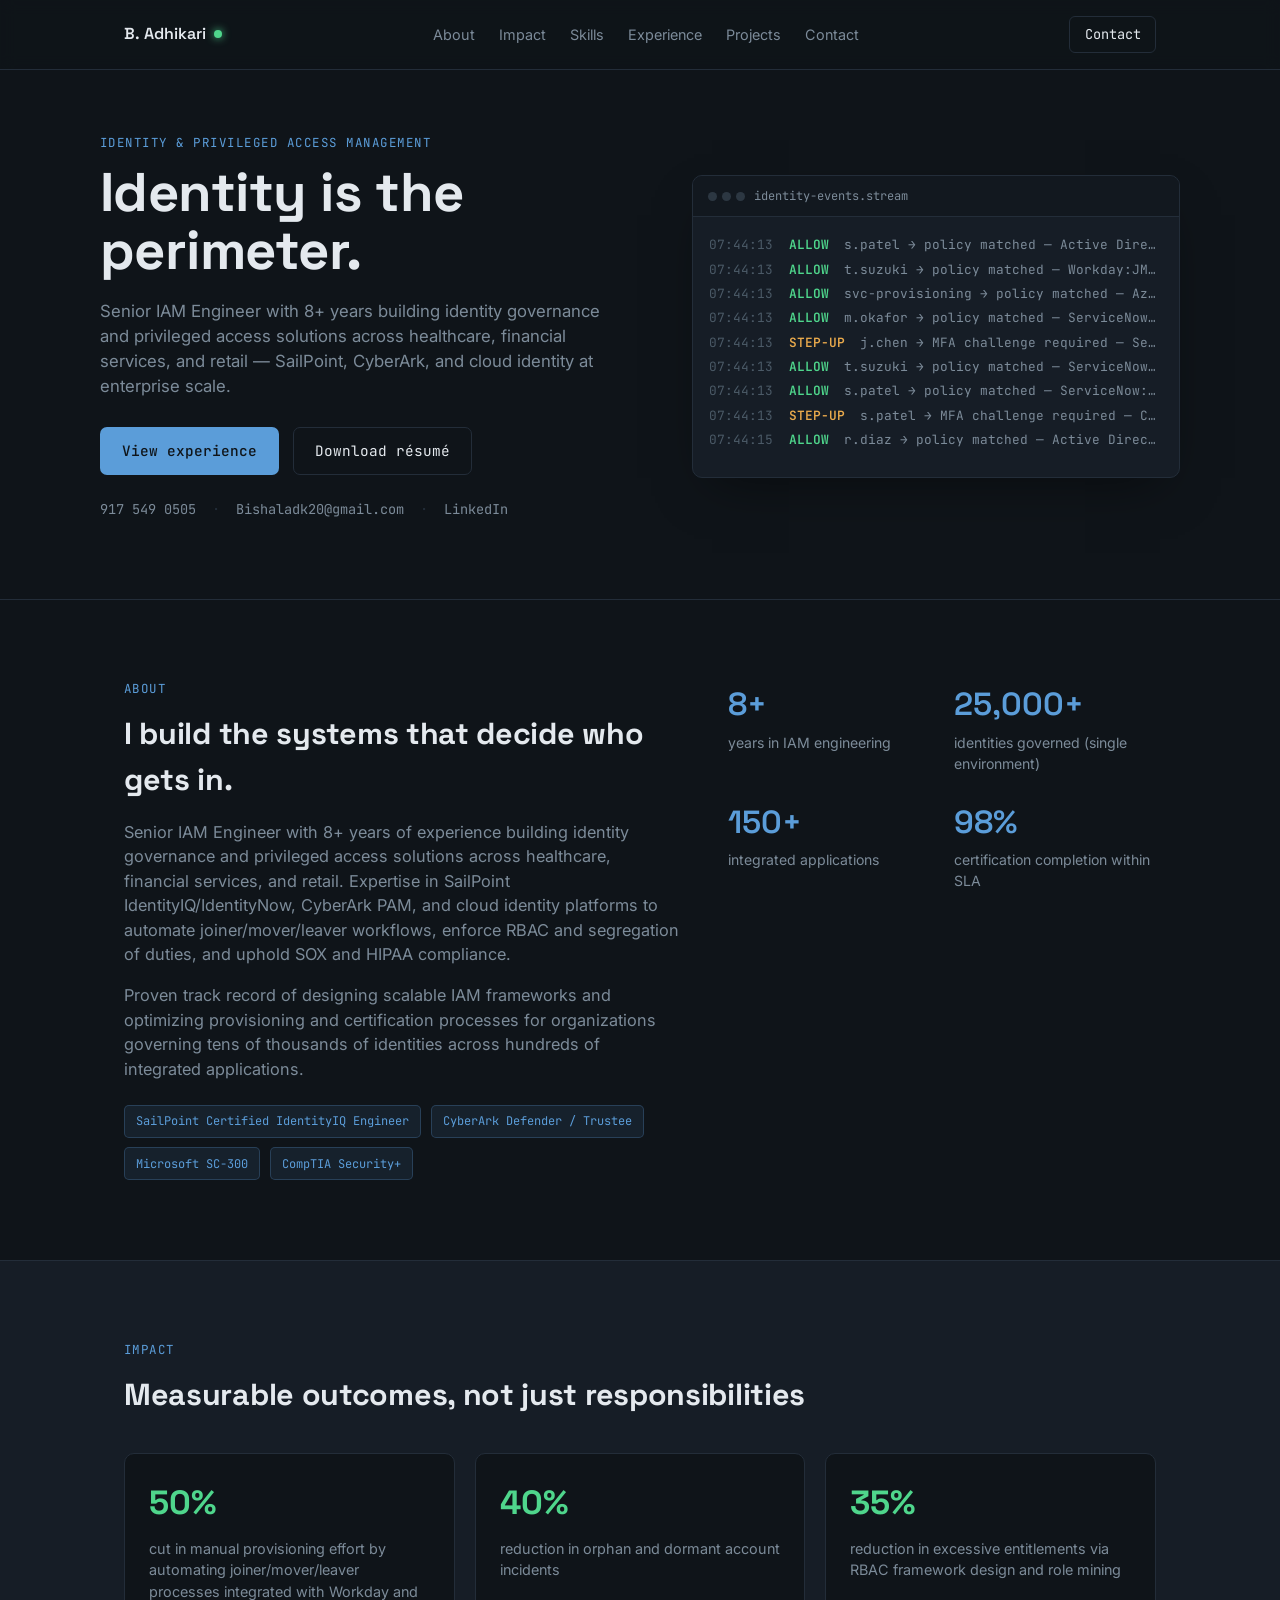
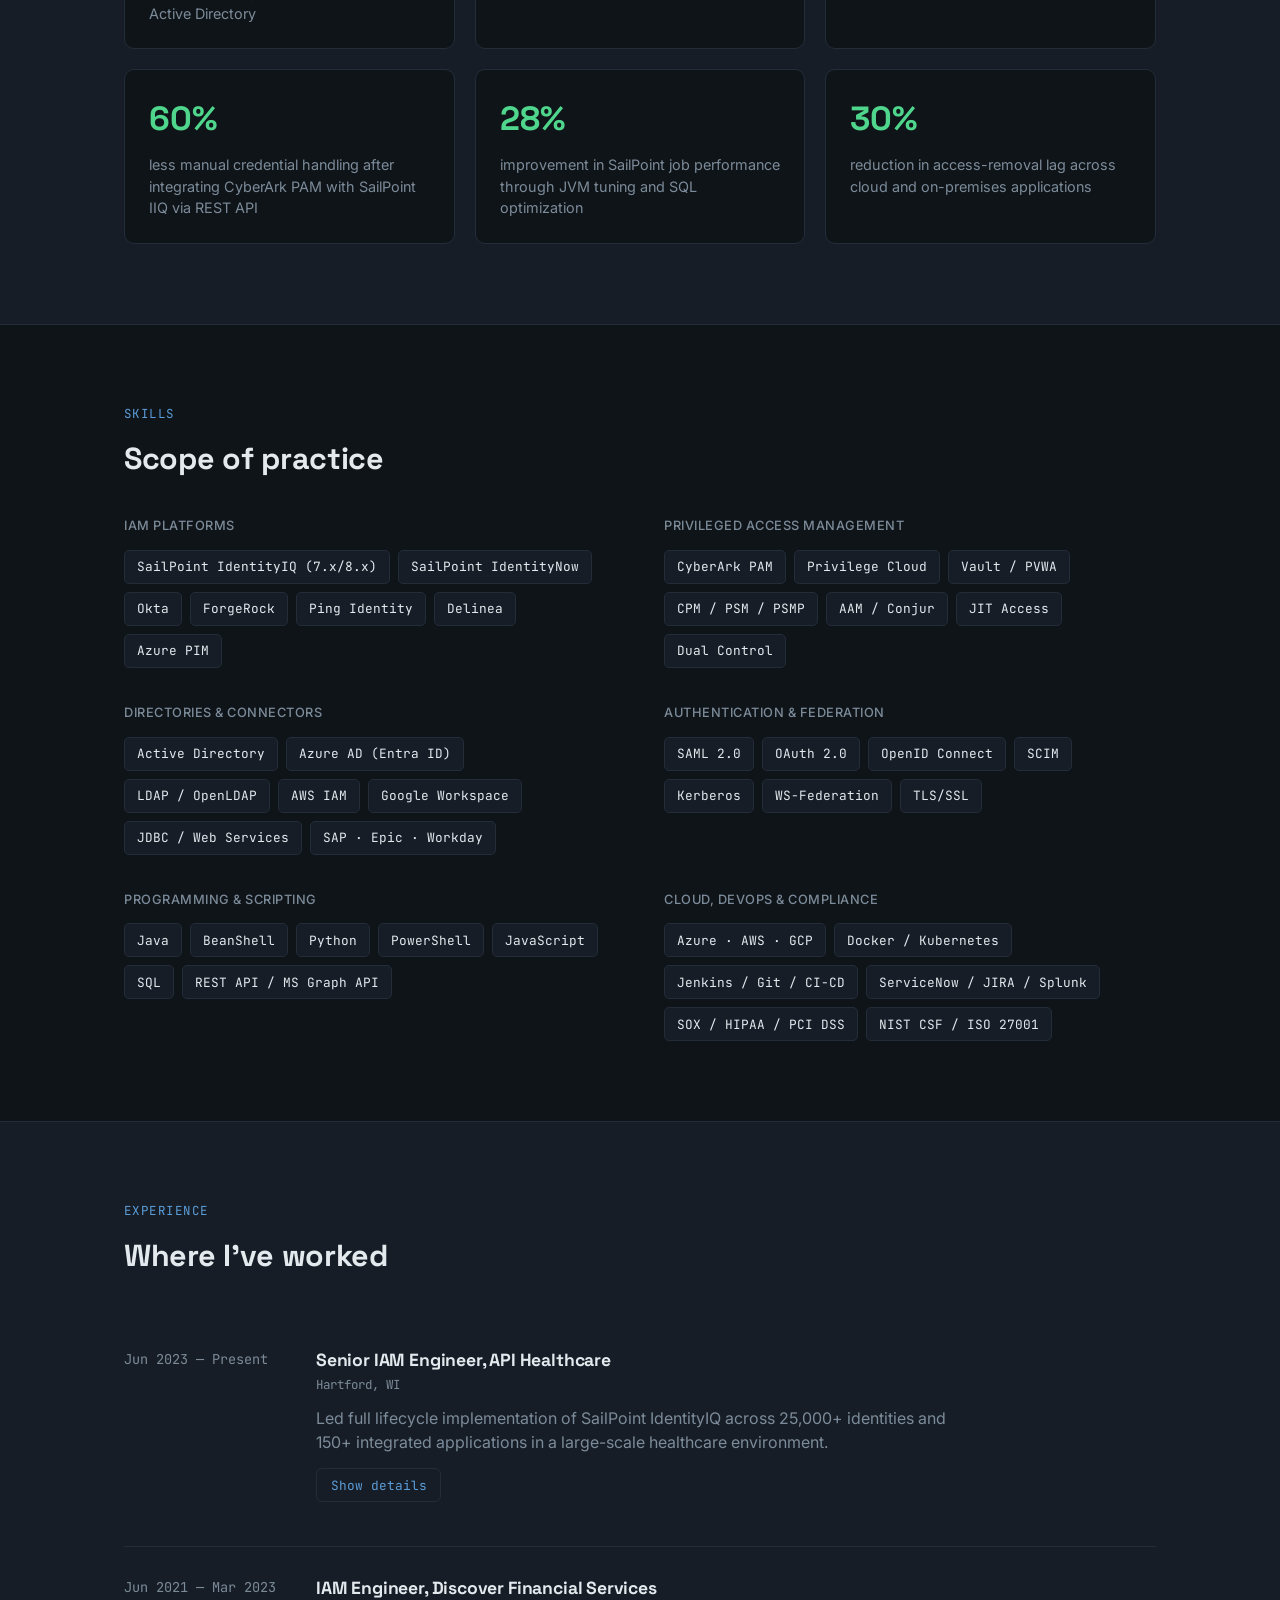
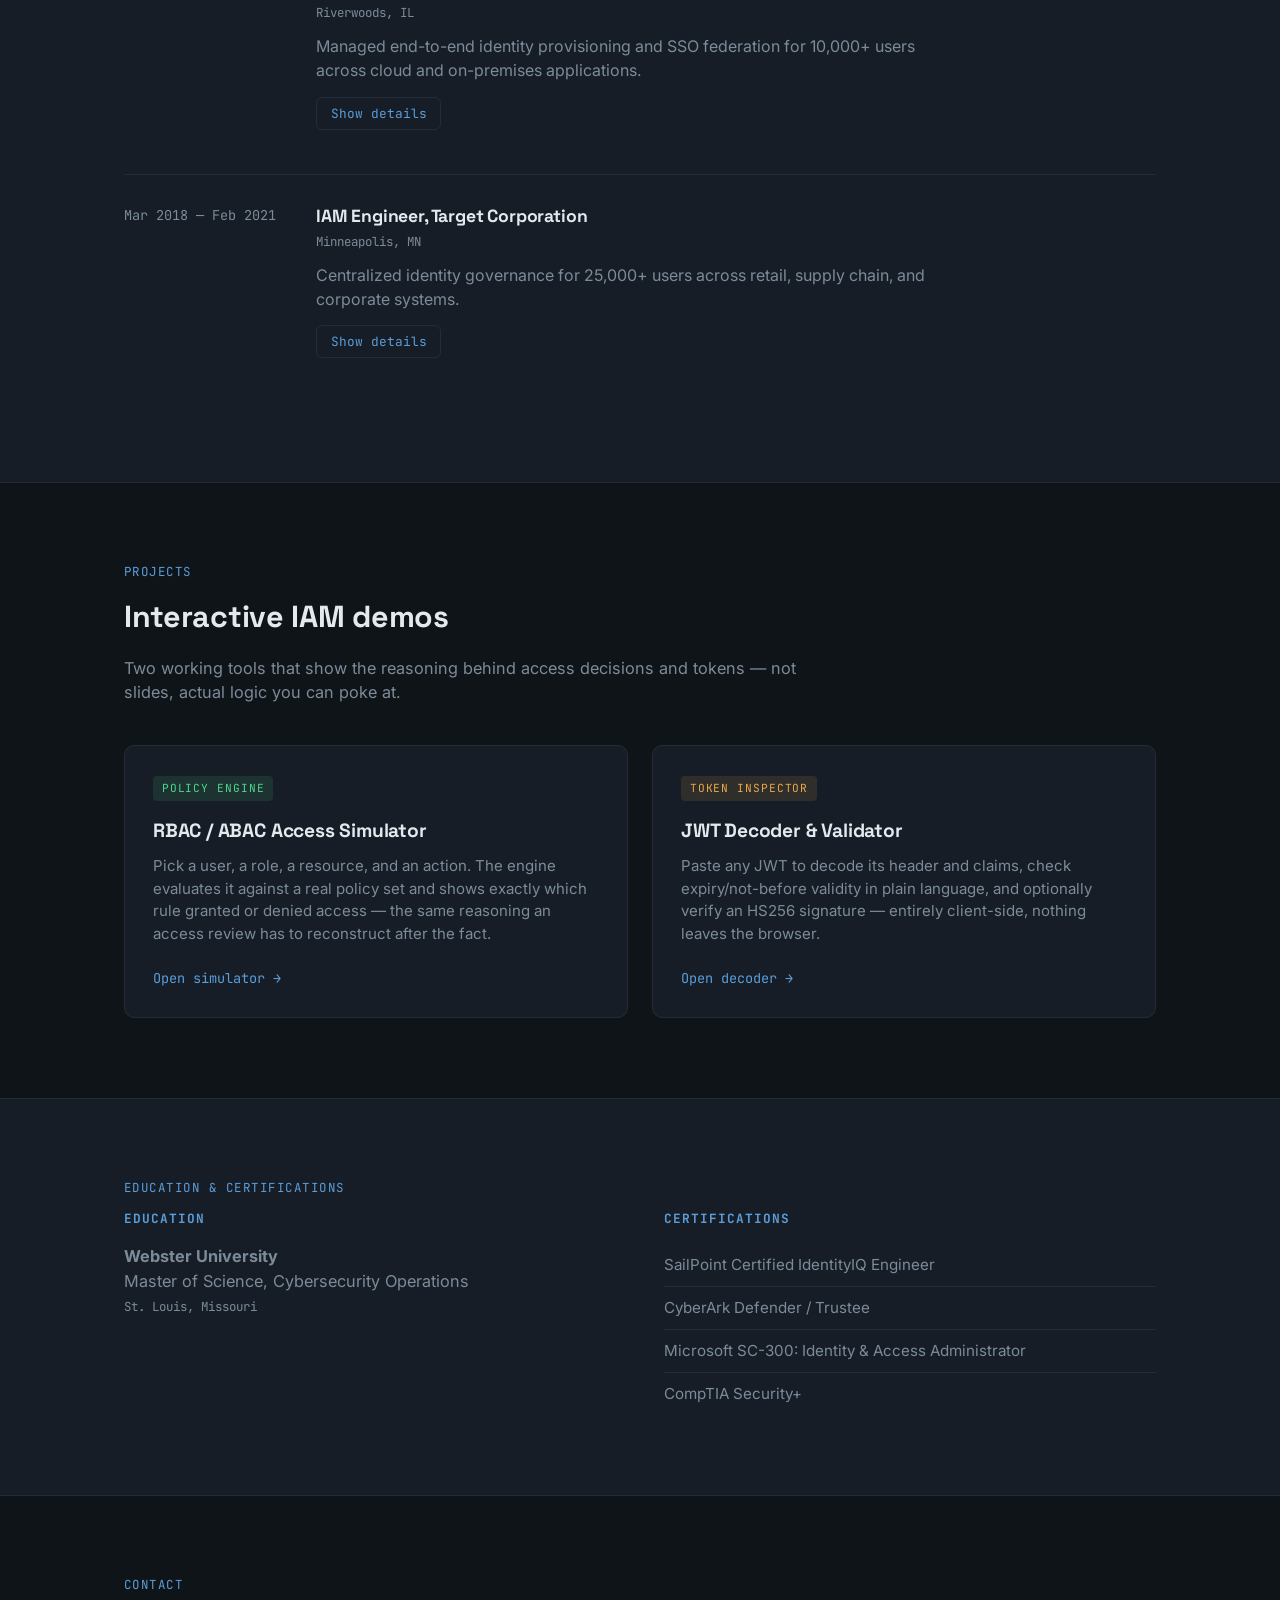
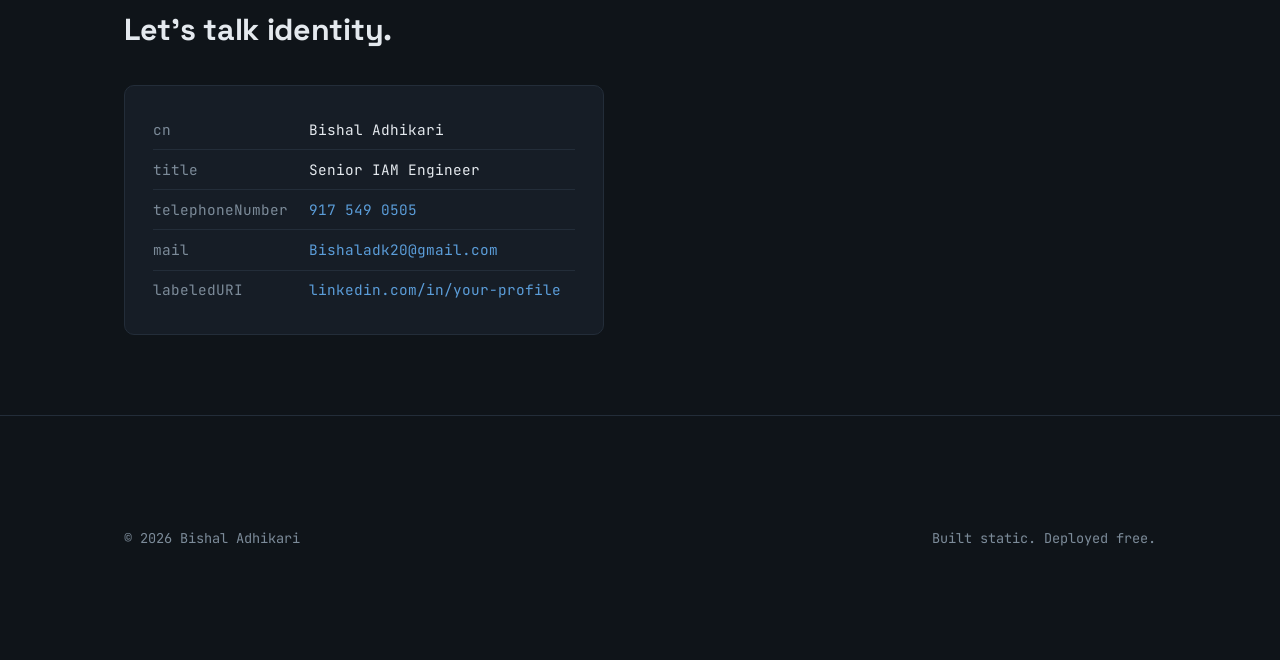
==== index.html @ 99d2b4ca "Add files via upload" ====
<!DOCTYPE html>
<html lang="en">
<head>
<meta charset="UTF-8">
<meta name="viewport" content="width=device-width, initial-scale=1.0">
<title>Bishal Adhikari — Senior IAM Engineer</title>
<meta name="description" content="Senior IAM Engineer with 8+ years across healthcare, financial services, and retail. SailPoint, CyberArk, cloud identity.">
<link rel="preconnect" href="https://fonts.googleapis.com">
<link rel="preconnect" href="https://fonts.gstatic.com" crossorigin>
<link href="https://fonts.googleapis.com/css2?family=Space+Grotesk:wght@500;600;700&family=Inter:wght@400;500;600&family=JetBrains+Mono:wght@400;500&display=swap" rel="stylesheet">
<link rel="stylesheet" href="style.css">
</head>
<body>

<nav class="nav">
  <div class="nav-inner">
    <a href="#top" class="nav-brand">B. Adhikari <span class="dot"></span></a>
    <div class="nav-links">
      <a href="#about">About</a>
      <a href="#impact">Impact</a>
      <a href="#skills">Skills</a>
      <a href="#experience">Experience</a>
      <a href="#projects">Projects</a>
      <a href="#contact">Contact</a>
    </div>
    <a class="nav-cta" href="mailto:Bishaladk20@gmail.com">Contact</a>
  </div>
</nav>

<header id="top" class="hero">
  <div class="hero-inner">
    <div class="hero-copy">
      <p class="eyebrow">Identity & Privileged Access Management</p>
      <h1>Identity is the<br>perimeter.</h1>
      <p class="hero-sub">Senior IAM Engineer with 8+ years building identity governance and privileged access solutions across healthcare, financial services, and retail — SailPoint, CyberArk, and cloud identity at enterprise scale.</p>
      <div class="hero-actions">
        <a href="#experience" class="btn btn-primary">View experience</a>
        <a href="resume.pdf" class="btn btn-ghost" download>Download résumé</a>
      </div>
      <div class="hero-contact">
        <a href="tel:+19175490505">917&nbsp;549&nbsp;0505</a>
        <span class="sep">·</span>
        <a href="mailto:Bishaladk20@gmail.com">Bishaladk20@gmail.com</a>
        <span class="sep">·</span>
        <!-- EDIT: replace # with your real LinkedIn profile URL -->
        <a href="#" target="_blank" rel="noopener">LinkedIn</a>
      </div>
    </div>

    <div class="hero-panel" aria-label="Simulated identity governance activity">
      <div class="panel-titlebar">
        <span class="panel-dots"><i></i><i></i><i></i></span>
        <span class="panel-label">identity-events.stream</span>
      </div>
      <div class="panel-body" id="logStream"></div>
    </div>
  </div>
</header>

<main>

  <section id="about" class="section">
    <div class="section-inner about-grid">
      <div>
        <p class="eyebrow">About</p>
        <h2>I build the systems that decide who gets in.</h2>
        <p class="body-text">
          Senior IAM Engineer with 8+ years of experience building identity governance and privileged access solutions across healthcare, financial services, and retail. Expertise in SailPoint IdentityIQ/IdentityNow, CyberArk PAM, and cloud identity platforms to automate joiner/mover/leaver workflows, enforce RBAC and segregation of duties, and uphold SOX and HIPAA compliance.
        </p>
        <p class="body-text">
          Proven track record of designing scalable IAM frameworks and optimizing provisioning and certification processes for organizations governing tens of thousands of identities across hundreds of integrated applications.
        </p>
        <div class="cert-row">
          <span class="cert-badge">SailPoint Certified IdentityIQ Engineer</span>
          <span class="cert-badge">CyberArk Defender / Trustee</span>
          <span class="cert-badge">Microsoft SC-300</span>
          <span class="cert-badge">CompTIA Security+</span>
        </div>
      </div>
      <dl class="stat-grid" id="statGrid">
        <div class="stat"><dt data-count="8" data-suffix="+">0</dt><dd>years in IAM engineering</dd></div>
        <div class="stat"><dt data-count="25000" data-suffix="+">0</dt><dd>identities governed (single environment)</dd></div>
        <div class="stat"><dt data-count="150" data-suffix="+">0</dt><dd>integrated applications</dd></div>
        <div class="stat"><dt data-count="98" data-suffix="%">0</dt><dd>certification completion within SLA</dd></div>
      </dl>
    </div>
  </section>

  <section id="impact" class="section section-alt">
    <div class="section-inner">
      <p class="eyebrow">Impact</p>
      <h2>Measurable outcomes, not just responsibilities</h2>
      <div class="impact-grid">
        <div class="impact-card"><span class="impact-num">50%</span><p>cut in manual provisioning effort by automating joiner/mover/leaver processes integrated with Workday and Active Directory</p></div>
        <div class="impact-card"><span class="impact-num">40%</span><p>reduction in orphan and dormant account incidents</p></div>
        <div class="impact-card"><span class="impact-num">35%</span><p>reduction in excessive entitlements via RBAC framework design and role mining</p></div>
        <div class="impact-card"><span class="impact-num">60%</span><p>less manual credential handling after integrating CyberArk PAM with SailPoint IIQ via REST API</p></div>
        <div class="impact-card"><span class="impact-num">28%</span><p>improvement in SailPoint job performance through JVM tuning and SQL optimization</p></div>
        <div class="impact-card"><span class="impact-num">30%</span><p>reduction in access-removal lag across cloud and on-premises applications</p></div>
      </div>
    </div>
  </section>

  <section id="skills" class="section">
    <div class="section-inner">
      <p class="eyebrow">Skills</p>
      <h2>Scope of practice</h2>
      <div class="skill-groups">

        <div class="skill-group">
          <h3>IAM Platforms</h3>
          <div class="chips">
            <span class="chip">SailPoint IdentityIQ (7.x/8.x)</span>
            <span class="chip">SailPoint IdentityNow</span>
            <span class="chip">Okta</span>
            <span class="chip">ForgeRock</span>
            <span class="chip">Ping Identity</span>
            <span class="chip">Delinea</span>
            <span class="chip">Azure PIM</span>
          </div>
        </div>

        <div class="skill-group">
          <h3>Privileged Access Management</h3>
          <div class="chips">
            <span class="chip">CyberArk PAM</span>
            <span class="chip">Privilege Cloud</span>
            <span class="chip">Vault / PVWA</span>
            <span class="chip">CPM / PSM / PSMP</span>
            <span class="chip">AAM / Conjur</span>
            <span class="chip">JIT Access</span>
            <span class="chip">Dual Control</span>
          </div>
        </div>

        <div class="skill-group">
          <h3>Directories & Connectors</h3>
          <div class="chips">
            <span class="chip">Active Directory</span>
            <span class="chip">Azure AD (Entra ID)</span>
            <span class="chip">LDAP / OpenLDAP</span>
            <span class="chip">AWS IAM</span>
            <span class="chip">Google Workspace</span>
            <span class="chip">JDBC / Web Services</span>
            <span class="chip">SAP · Epic · Workday</span>
          </div>
        </div>

        <div class="skill-group">
          <h3>Authentication & Federation</h3>
          <div class="chips">
            <span class="chip">SAML 2.0</span>
            <span class="chip">OAuth 2.0</span>
            <span class="chip">OpenID Connect</span>
            <span class="chip">SCIM</span>
            <span class="chip">Kerberos</span>
            <span class="chip">WS-Federation</span>
            <span class="chip">TLS/SSL</span>
          </div>
        </div>

        <div class="skill-group">
          <h3>Programming & Scripting</h3>
          <div class="chips">
            <span class="chip">Java</span>
            <span class="chip">BeanShell</span>
            <span class="chip">Python</span>
            <span class="chip">PowerShell</span>
            <span class="chip">JavaScript</span>
            <span class="chip">SQL</span>
            <span class="chip">REST API / MS Graph API</span>
          </div>
        </div>

        <div class="skill-group">
          <h3>Cloud, DevOps & Compliance</h3>
          <div class="chips">
            <span class="chip">Azure · AWS · GCP</span>
            <span class="chip">Docker / Kubernetes</span>
            <span class="chip">Jenkins / Git / CI-CD</span>
            <span class="chip">ServiceNow / JIRA / Splunk</span>
            <span class="chip">SOX / HIPAA / PCI DSS</span>
            <span class="chip">NIST CSF / ISO 27001</span>
          </div>
        </div>

      </div>
    </div>
  </section>

  <section id="experience" class="section section-alt">
    <div class="section-inner">
      <p class="eyebrow">Experience</p>
      <h2>Where I've worked</h2>
      <ol class="timeline" id="timeline">

        <li class="timeline-item">
          <div class="timeline-when">Jun 2023 — Present</div>
          <div class="timeline-what">
            <h3>Senior IAM Engineer, API Healthcare</h3>
            <p class="timeline-loc">Hartford, WI</p>
            <p class="timeline-summary">Led full lifecycle implementation of SailPoint IdentityIQ across 25,000+ identities and 150+ integrated applications in a large-scale healthcare environment.</p>
            <button class="expand-btn" data-target="exp1">Show details</button>
            <ul class="detail-list" id="exp1">
              <li>Architected and automated joiner/mover/leaver processes integrated with Workday and Active Directory, cutting manual provisioning effort by 50% and reducing orphan/dormant account incidents by over 40%.</li>
              <li>Designed enterprise-wide RBAC framework and conducted role mining initiatives using SailPoint analytics to eliminate toxic combinations and reduce excessive entitlements by 35%.</li>
              <li>Engineered and optimized access certification campaigns (Manager, Application Owner, Role-Based) aligned to SOX ITGCs and HIPAA requirements, achieving a 98% certification completion rate within SLA.</li>
              <li>Implemented SOD policies and risk scoring models aligned with NIST and ISO 27001, proactively detecting policy violations before audit cycles.</li>
              <li>Developed custom SailPoint rules in BeanShell/Java (Correlation, Before/After Provisioning, Field Value, Identity Attribute, Certification Exclusion) enabling automated lifecycle processing.</li>
              <li>Built and deployed custom connectors (REST API, JDBC, Delimited, Web Services, SAP, Epic) for onboarding critical systems into the SailPoint ecosystem.</li>
              <li>Improved SailPoint job performance by 28% through JVM tuning, SQL query optimization, and task definition refinements on Apache Tomcat and WebLogic.</li>
              <li>Integrated SailPoint with ServiceNow for automated access request fulfillment and audit-traceable ticket-based provisioning.</li>
              <li>Led IIQ version upgrades and patch management across DEV/QA/UAT/PROD using Git, Jenkins, and CI/CD pipelines.</li>
              <li>Integrated CyberArk PAM vault with SailPoint IIQ using REST API for automated privileged access management, reducing manual credential handling by 60%.</li>
            </ul>
          </div>
        </li>

        <li class="timeline-item">
          <div class="timeline-when">Jun 2021 — Mar 2023</div>
          <div class="timeline-what">
            <h3>IAM Engineer, Discover Financial Services</h3>
            <p class="timeline-loc">Riverwoods, IL</p>
            <p class="timeline-summary">Managed end-to-end identity provisioning and SSO federation for 10,000+ users across cloud and on-premises applications.</p>
            <button class="expand-btn" data-target="exp2">Show details</button>
            <ul class="detail-list" id="exp2">
              <li>Managed end-to-end identity provisioning and deprovisioning workflows based on joiner/mover/leaver processes, reducing access removal lag by approximately 30%.</li>
              <li>Onboarded SSO solutions and resolved federated access issues using SAML 2.0, OAuth 2.0, and OIDC, supporting seamless authentication for 10,000+ users.</li>
              <li>Built and maintained SailPoint IdentityIQ connectors for third-party enterprise applications, enabling real-time identity synchronization.</li>
              <li>Supported SailPoint IDN integration with AWS, Azure, and GCP cloud services, improving cloud identity governance visibility.</li>
              <li>Coordinated access certification campaigns ensuring compliance with SOX ITGCs logical access control requirements; generated compliance evidence packets to accelerate audit response cycles.</li>
              <li>Defined and enforced segregation of duties (SOD) policies with SailPoint IIQ and CyberArk PAM, detecting high-risk access combinations.</li>
              <li>Troubleshot SAML assertion failures, OIDC token claim mismatches, and AD attribute synchronization issues, restoring authentication services and reducing incident-resolution time.</li>
              <li>Implemented SCIM-based provisioning for cloud applications, reducing onboarding errors by 25%.</li>
              <li>Automated identity lifecycle workflows using Python and PowerShell, cutting processing time by 20%.</li>
            </ul>
          </div>
        </li>

        <li class="timeline-item">
          <div class="timeline-when">Mar 2018 — Feb 2021</div>
          <div class="timeline-what">
            <h3>IAM Engineer, Target Corporation</h3>
            <p class="timeline-loc">Minneapolis, MN</p>
            <p class="timeline-summary">Centralized identity governance for 25,000+ users across retail, supply chain, and corporate systems.</p>
            <button class="expand-btn" data-target="exp3">Show details</button>
            <ul class="detail-list" id="exp3">
              <li>Deployed and configured SailPoint IdentityIQ to centralize identity governance for 25,000+ users across retail, supply chain, and corporate systems.</li>
              <li>Engineered HR-driven identity lifecycle automation and scalable RBAC role hierarchies for store operations, merchandising, and IT teams, reducing manual provisioning requests by approximately 35%.</li>
              <li>Configured segregation-of-duty (SOD) rule policies that automatically flagged high-risk conflicts in financial and inventory management systems.</li>
              <li>Onboarded privileged retail application accounts into CyberArk and implemented JIT access request workflows connecting SailPoint IIQ and CyberArk.</li>
              <li>Administered quarterly and ad-hoc access review campaigns using SailPoint certification modules to maintain SOX compliance posture.</li>
              <li>Integrated SailPoint IdentityNow with cloud SaaS applications via REST API and SCIM, improving hybrid identity governance.</li>
              <li>Supported deployment of adaptive MFA mechanisms for remote workforce access during expanded hybrid work operations.</li>
            </ul>
          </div>
        </li>

      </ol>
    </div>
  </section>

  <section id="projects" class="section">
    <div class="section-inner">
      <p class="eyebrow">Projects</p>
      <h2>Interactive IAM demos</h2>
      <p class="body-text section-lede">Two working tools that show the reasoning behind access decisions and tokens — not slides, actual logic you can poke at.</p>

      <div class="project-grid">

        <a class="project-card" href="projects/rbac-simulator.html" target="_blank" rel="noopener">
          <div class="project-tag tag-allow">POLICY ENGINE</div>
          <h3>RBAC / ABAC Access Simulator</h3>
          <p>Pick a user, a role, a resource, and an action. The engine evaluates it against a real policy set and shows exactly which rule granted or denied access — the same reasoning an access review has to reconstruct after the fact.</p>
          <span class="project-link">Open simulator →</span>
        </a>

        <a class="project-card" href="projects/jwt-decoder.html" target="_blank" rel="noopener">
          <div class="project-tag tag-warn">TOKEN INSPECTOR</div>
          <h3>JWT Decoder & Validator</h3>
          <p>Paste any JWT to decode its header and claims, check expiry/not-before validity in plain language, and optionally verify an HS256 signature — entirely client-side, nothing leaves the browser.</p>
          <span class="project-link">Open decoder →</span>
        </a>

      </div>
    </div>
  </section>

  <section id="education" class="section section-alt">
    <div class="section-inner">
      <p class="eyebrow">Education & Certifications</p>
      <div class="edu-cert-grid">
        <div>
          <h3 class="mini-head">Education</h3>
          <p class="body-text" style="margin:0;"><strong>Webster University</strong><br>Master of Science, Cybersecurity Operations<br><span class="timeline-loc">St. Louis, Missouri</span></p>
        </div>
        <div>
          <h3 class="mini-head">Certifications</h3>
          <ul class="cert-list">
            <li>SailPoint Certified IdentityIQ Engineer</li>
            <li>CyberArk Defender / Trustee</li>
            <li>Microsoft SC-300: Identity & Access Administrator</li>
            <li>CompTIA Security+</li>
          </ul>
        </div>
      </div>
    </div>
  </section>

  <section id="contact" class="section">
    <div class="section-inner contact-inner">
      <p class="eyebrow">Contact</p>
      <h2>Let's talk identity.</h2>
      <div class="directory-card">
        <div class="directory-row"><span class="directory-key">cn</span><span class="directory-val">Bishal Adhikari</span></div>
        <div class="directory-row"><span class="directory-key">title</span><span class="directory-val">Senior IAM Engineer</span></div>
        <div class="directory-row"><span class="directory-key">telephoneNumber</span><span class="directory-val"><a href="tel:+19175490505">917 549 0505</a></span></div>
        <div class="directory-row"><span class="directory-key">mail</span><span class="directory-val"><a href="mailto:Bishaladk20@gmail.com">Bishaladk20@gmail.com</a></span></div>
        <!-- EDIT: replace # with your real LinkedIn profile URL -->
        <div class="directory-row"><span class="directory-key">labeledURI</span><span class="directory-val"><a href="#" target="_blank" rel="noopener">linkedin.com/in/your-profile</a></span></div>
      </div>
    </div>
  </section>

</main>

<footer class="footer">
  <div class="section-inner footer-inner">
    <span>© <span id="year"></span> Bishal Adhikari</span>
    <span>Built static. Deployed free.</span>
  </div>
</footer>

<script src="script.js"></script>
</body>
</html>
---- style.css ----
:root {
  --bg: #0F1419;
  --panel: #161D26;
  --panel-line: #232D39;
  --text: #E4E9EE;
  --text-muted: #7C8B99;
  --allow: #4FD68C;
  --warn: #E8A94C;
  --deny: #E5605A;
  --link: #5B9DD9;

  --font-display: 'Space Grotesk', sans-serif;
  --font-body: 'Inter', sans-serif;
  --font-mono: 'JetBrains Mono', monospace;

  --max-w: 1080px;
}

* { box-sizing: border-box; }

html { scroll-behavior: smooth; }

@media (prefers-reduced-motion: reduce) {
  html { scroll-behavior: auto; }
  * { animation-duration: 0.01ms !important; animation-iteration-count: 1 !important; transition-duration: 0.01ms !important; }
}

body {
  margin: 0;
  background: var(--bg);
  color: var(--text);
  font-family: var(--font-body);
  line-height: 1.5;
  -webkit-font-smoothing: antialiased;
}

a { color: var(--link); text-decoration: none; }
a:focus-visible, button:focus-visible { outline: 2px solid var(--link); outline-offset: 3px; }

h1, h2, h3 { font-family: var(--font-display); margin: 0; letter-spacing: -0.01em; }

.eyebrow {
  font-family: var(--font-mono);
  font-size: 0.78rem;
  text-transform: uppercase;
  letter-spacing: 0.12em;
  color: var(--link);
  margin: 0 0 0.75rem;
}

.section-inner { max-width: var(--max-w); margin: 0 auto; padding: 5rem 1.5rem; }
.section { border-bottom: 1px solid var(--panel-line); }
.section-alt { background: var(--panel); }

.body-text { color: var(--text-muted); font-size: 1.02rem; max-width: 60ch; }
.section-lede { max-width: 70ch; margin-bottom: 2.5rem; }

/* NAV */
.nav {
  position: sticky; top: 0; z-index: 50;
  background: rgba(15,20,25,0.85);
  backdrop-filter: blur(8px);
  border-bottom: 1px solid var(--panel-line);
}
.nav-inner {
  max-width: var(--max-w); margin: 0 auto; padding: 1rem 1.5rem;
  display: flex; align-items: center; justify-content: space-between; gap: 2rem;
}
.nav-brand {
  font-family: var(--font-display); font-weight: 600; color: var(--text);
  display: flex; align-items: center; gap: 0.5rem;
}
.nav-brand .dot { width: 8px; height: 8px; border-radius: 50%; background: var(--allow); display: inline-block; box-shadow: 0 0 8px var(--allow); }
.nav-links { display: flex; gap: 1.5rem; }
.nav-links a { color: var(--text-muted); font-size: 0.9rem; }
.nav-links a:hover { color: var(--text); }
.nav-cta {
  font-family: var(--font-mono); font-size: 0.85rem;
  border: 1px solid var(--panel-line); padding: 0.45rem 0.9rem; border-radius: 6px;
  color: var(--text);
}
.nav-cta:hover { border-color: var(--link); color: var(--link); }

@media (max-width: 800px) { .nav-links { display: none; } }

/* HERO */
.hero { padding: 4rem 1.5rem 5rem; border-bottom: 1px solid var(--panel-line); }
.hero-inner {
  max-width: var(--max-w); margin: 0 auto;
  display: grid; grid-template-columns: 1.1fr 1fr; gap: 3.5rem; align-items: center;
}
@media (max-width: 900px) { .hero-inner { grid-template-columns: 1fr; } }

.hero-copy h1 { font-size: clamp(2.4rem, 5vw, 3.4rem); line-height: 1.05; margin: 0.25rem 0 1.25rem; }
.hero-sub { color: var(--text-muted); font-size: 1.05rem; max-width: 46ch; margin-bottom: 1.75rem; }
.hero-actions { display: flex; gap: 0.9rem; flex-wrap: wrap; margin-bottom: 1.5rem; }
.hero-contact { font-family: var(--font-mono); font-size: 0.85rem; color: var(--text-muted); }
.hero-contact a { color: var(--text-muted); }
.hero-contact a:hover { color: var(--link); }
.hero-contact .sep { margin: 0 0.5rem; color: var(--panel-line); }

.btn {
  font-family: var(--font-mono); font-size: 0.9rem; padding: 0.75rem 1.3rem;
  border-radius: 7px; border: 1px solid transparent; display: inline-block;
}
.btn-primary { background: var(--link); color: #0F1419; font-weight: 500; }
.btn-primary:hover { background: #6FADE0; }
.btn-ghost { border-color: var(--panel-line); color: var(--text); }
.btn-ghost:hover { border-color: var(--text-muted); }

/* HERO PANEL — signature element */
.hero-panel {
  background: var(--panel); border: 1px solid var(--panel-line);
  border-radius: 10px; overflow: hidden;
  box-shadow: 0 20px 50px -20px rgba(0,0,0,0.5);
}
.panel-titlebar {
  display: flex; align-items: center; gap: 0.6rem;
  padding: 0.7rem 0.9rem; border-bottom: 1px solid var(--panel-line);
  background: #12181F;
}
.panel-dots { display: flex; gap: 5px; }
.panel-dots i { width: 9px; height: 9px; border-radius: 50%; background: #2C3742; display: inline-block; }
.panel-label { font-family: var(--font-mono); font-size: 0.75rem; color: var(--text-muted); }
.panel-body {
  font-family: var(--font-mono); font-size: 0.8rem; line-height: 1.9;
  padding: 1rem 1rem; height: 260px; overflow: hidden;
}
.log-line { display: flex; gap: 0.6rem; white-space: nowrap; opacity: 0; animation: logIn 0.4s ease forwards; }
.log-time { color: #4B5A67; }
.log-status { font-weight: 600; padding: 0 0.35rem; border-radius: 3px; }
.status-ALLOW { color: var(--allow); }
.status-DENY { color: var(--deny); }
.status-STEP-UP { color: var(--warn); }
.log-detail { color: var(--text-muted); overflow: hidden; text-overflow: ellipsis; }

@keyframes logIn { from { opacity: 0; transform: translateY(4px); } to { opacity: 1; transform: translateY(0); } }

/* Scroll reveal */
.reveal { opacity: 0; transform: translateY(16px); transition: opacity 0.6s ease, transform 0.6s ease; }
.reveal.in-view { opacity: 1; transform: translateY(0); }

/* ABOUT */
.about-grid { display: grid; grid-template-columns: 1.3fr 1fr; gap: 3rem; align-items: start; }
@media (max-width: 800px) { .about-grid { grid-template-columns: 1fr; } }
.about-grid h2 { font-size: 1.9rem; margin-bottom: 1.1rem; }

.cert-row { display: flex; flex-wrap: wrap; gap: 0.6rem; margin-top: 1.5rem; }
.cert-badge {
  font-family: var(--font-mono); font-size: 0.75rem;
  background: rgba(91,157,217,0.1); color: var(--link);
  border: 1px solid rgba(91,157,217,0.25);
  padding: 0.4rem 0.7rem; border-radius: 5px;
}

.stat-grid { display: grid; grid-template-columns: 1fr 1fr; gap: 1.5rem; margin: 0; }
.stat dt { font-family: var(--font-display); font-size: 2rem; color: var(--link); font-weight: 600; }
.stat dd { margin: 0.2rem 0 0; color: var(--text-muted); font-size: 0.88rem; }

/* IMPACT */
#impact h2 { font-size: 1.9rem; margin-bottom: 2.2rem; }
.impact-grid { display: grid; grid-template-columns: repeat(3, 1fr); gap: 1.25rem; }
@media (max-width: 800px) { .impact-grid { grid-template-columns: 1fr 1fr; } }
@media (max-width: 560px) { .impact-grid { grid-template-columns: 1fr; } }
.impact-card {
  background: var(--bg); border: 1px solid var(--panel-line); border-radius: 10px;
  padding: 1.5rem;
}
.impact-num { font-family: var(--font-display); font-size: 2.1rem; font-weight: 700; color: var(--allow); display: block; margin-bottom: 0.6rem; }
.impact-card p { color: var(--text-muted); font-size: 0.9rem; margin: 0; }

/* SKILLS */
#skills h2 { font-size: 1.9rem; margin-bottom: 2.2rem; }
.skill-groups { display: grid; grid-template-columns: 1fr 1fr; gap: 2.2rem 3rem; }
@media (max-width: 700px) { .skill-groups { grid-template-columns: 1fr; } }
.skill-group h3 { font-family: var(--font-body); font-weight: 500; text-transform: uppercase; letter-spacing: 0.04em; font-size: 0.8rem; color: var(--text-muted); margin-bottom: 0.9rem; }
.chips { display: flex; flex-wrap: wrap; gap: 0.5rem; }
.chip {
  font-family: var(--font-mono); font-size: 0.8rem;
  background: var(--panel); border: 1px solid var(--panel-line);
  padding: 0.4rem 0.75rem; border-radius: 5px; color: var(--text);
}

/* EXPERIENCE */
#experience h2 { font-size: 1.9rem; margin-bottom: 2.5rem; }
.timeline { list-style: none; margin: 0; padding: 0; }
.timeline-item {
  display: grid; grid-template-columns: 160px 1fr; gap: 2rem;
  padding: 1.75rem 0; border-top: 1px solid var(--panel-line);
}
.timeline-item:first-child { border-top: none; }
.timeline-when { font-family: var(--font-mono); font-size: 0.85rem; color: var(--text-muted); padding-top: 0.15rem; }
.timeline-what h3 { font-size: 1.1rem; margin-bottom: 0.2rem; }
.timeline-loc { color: var(--text-muted); font-family: var(--font-mono); font-size: 0.78rem; margin: 0 0 0.7rem; }
.timeline-summary { color: var(--text-muted); margin: 0 0 0.9rem; max-width: 65ch; }
@media (max-width: 640px) { .timeline-item { grid-template-columns: 1fr; gap: 0.4rem; } }

.expand-btn {
  font-family: var(--font-mono); font-size: 0.8rem; color: var(--link);
  background: transparent; border: 1px solid var(--panel-line); border-radius: 6px;
  padding: 0.45rem 0.85rem; cursor: pointer;
}
.expand-btn:hover { border-color: var(--link); }
.detail-list {
  list-style: none; margin: 1rem 0 0; padding: 0; max-height: 0; overflow: hidden;
  transition: max-height 0.4s ease;
}
.detail-list.open { max-height: 2000px; }
.detail-list li {
  color: var(--text-muted); font-size: 0.92rem; padding: 0.5rem 0 0.5rem 1.1rem;
  border-top: 1px solid var(--panel-line); position: relative; max-width: 68ch;
}
.detail-list li:first-child { border-top: none; }
.detail-list li::before { content: '→'; position: absolute; left: 0; color: var(--link); }

/* PROJECTS */
#projects h2 { font-size: 1.9rem; margin-bottom: 0.75rem; }
.project-grid { display: grid; grid-template-columns: 1fr 1fr; gap: 1.5rem; }
@media (max-width: 760px) { .project-grid { grid-template-columns: 1fr; } }
.project-card {
  display: block; background: var(--panel); border: 1px solid var(--panel-line);
  border-radius: 10px; padding: 1.75rem; color: var(--text);
  transition: border-color 0.15s ease, transform 0.15s ease;
}
.project-card:hover { border-color: var(--link); transform: translateY(-2px); }
.project-tag {
  font-family: var(--font-mono); font-size: 0.7rem; letter-spacing: 0.08em;
  display: inline-block; padding: 0.25rem 0.55rem; border-radius: 4px; margin-bottom: 1rem;
}
.tag-allow { background: rgba(79,214,140,0.12); color: var(--allow); }
.tag-warn { background: rgba(232,169,76,0.12); color: var(--warn); }
.project-card h3 { font-size: 1.2rem; margin-bottom: 0.6rem; }
.project-card p { color: var(--text-muted); font-size: 0.94rem; margin: 0 0 1.2rem; }
.project-link { font-family: var(--font-mono); font-size: 0.85rem; color: var(--link); }

/* EDUCATION / CERTS */
.edu-cert-grid { display: grid; grid-template-columns: 1fr 1fr; gap: 3rem; }
@media (max-width: 700px) { .edu-cert-grid { grid-template-columns: 1fr; } }
.mini-head { font-size: 0.8rem; text-transform: uppercase; letter-spacing: 0.08em; color: var(--link); font-family: var(--font-mono); margin-bottom: 1rem; }
.cert-list { list-style: none; margin: 0; padding: 0; }
.cert-list li {
  color: var(--text-muted); padding: 0.6rem 0; border-top: 1px solid var(--panel-line);
  font-size: 0.95rem;
}
.cert-list li:first-child { border-top: none; }

/* CONTACT */
.contact-inner h2 { font-size: 1.9rem; margin-bottom: 2rem; }
.directory-card {
  background: var(--panel); border: 1px solid var(--panel-line);
  border-radius: 10px; padding: 1.5rem 1.75rem; max-width: 480px;
  font-family: var(--font-mono); font-size: 0.9rem;
}
.directory-row { display: flex; gap: 1rem; padding: 0.55rem 0; border-bottom: 1px solid var(--panel-line); }
.directory-row:last-child { border-bottom: none; }
.directory-key { color: var(--text-muted); width: 140px; flex-shrink: 0; }
.directory-val a:hover { text-decoration: underline; }

/* FOOTER */
.footer { padding: 2rem 0; }
.footer-inner { display: flex; justify-content: space-between; font-size: 0.85rem; color: var(--text-muted); font-family: var(--font-mono); flex-wrap: wrap; gap: 0.5rem; }
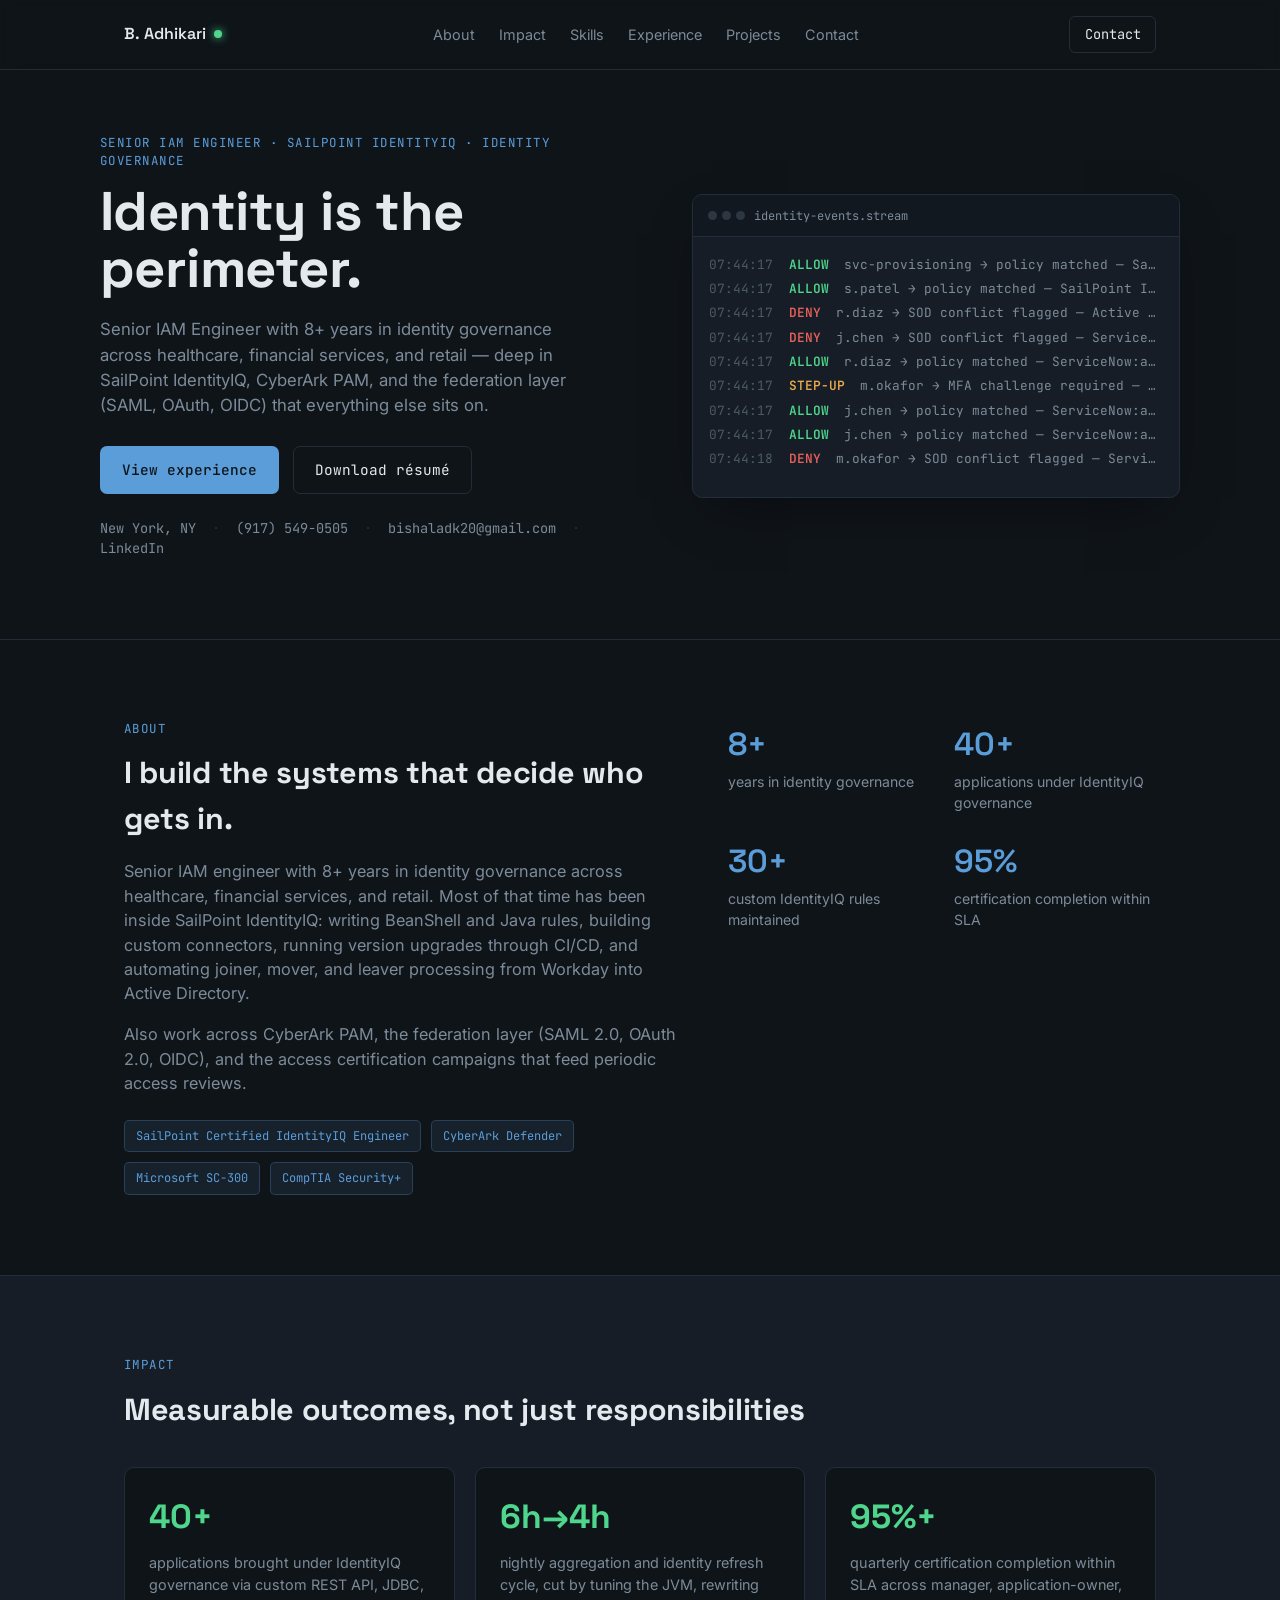
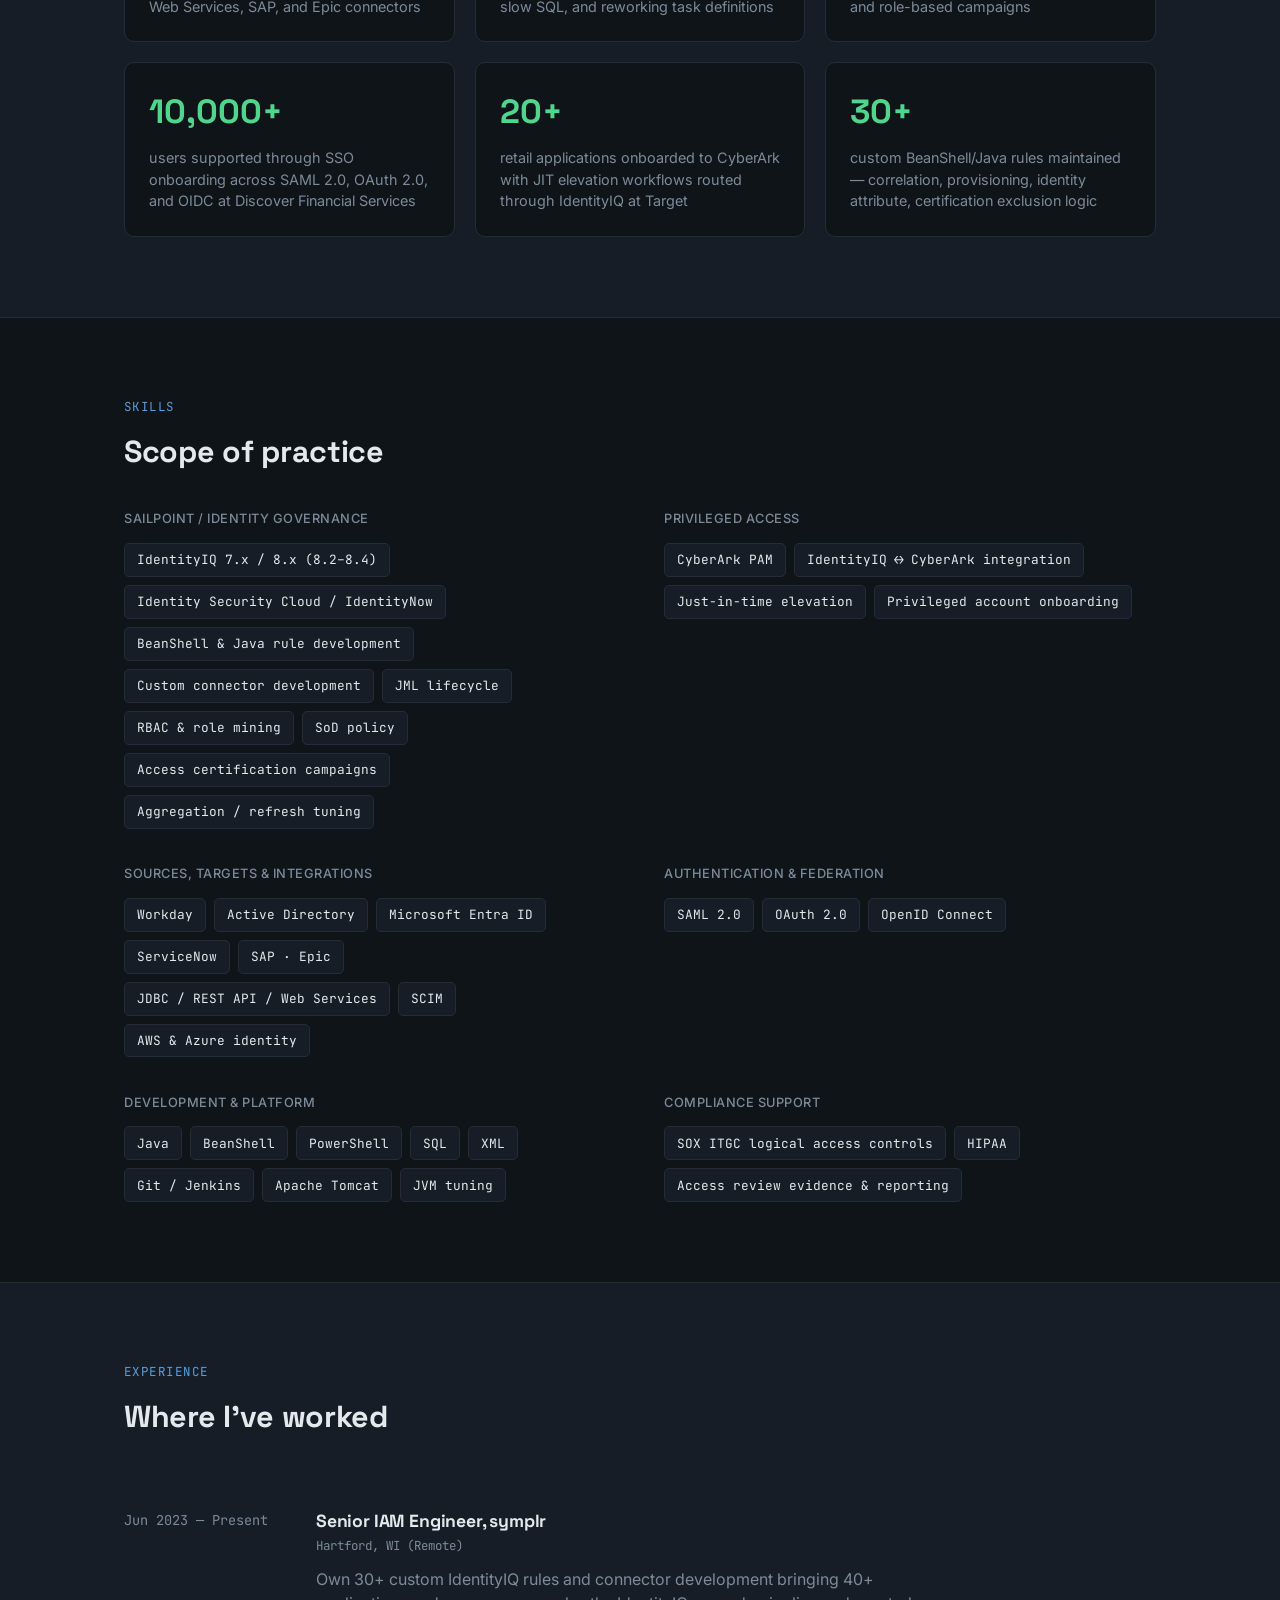
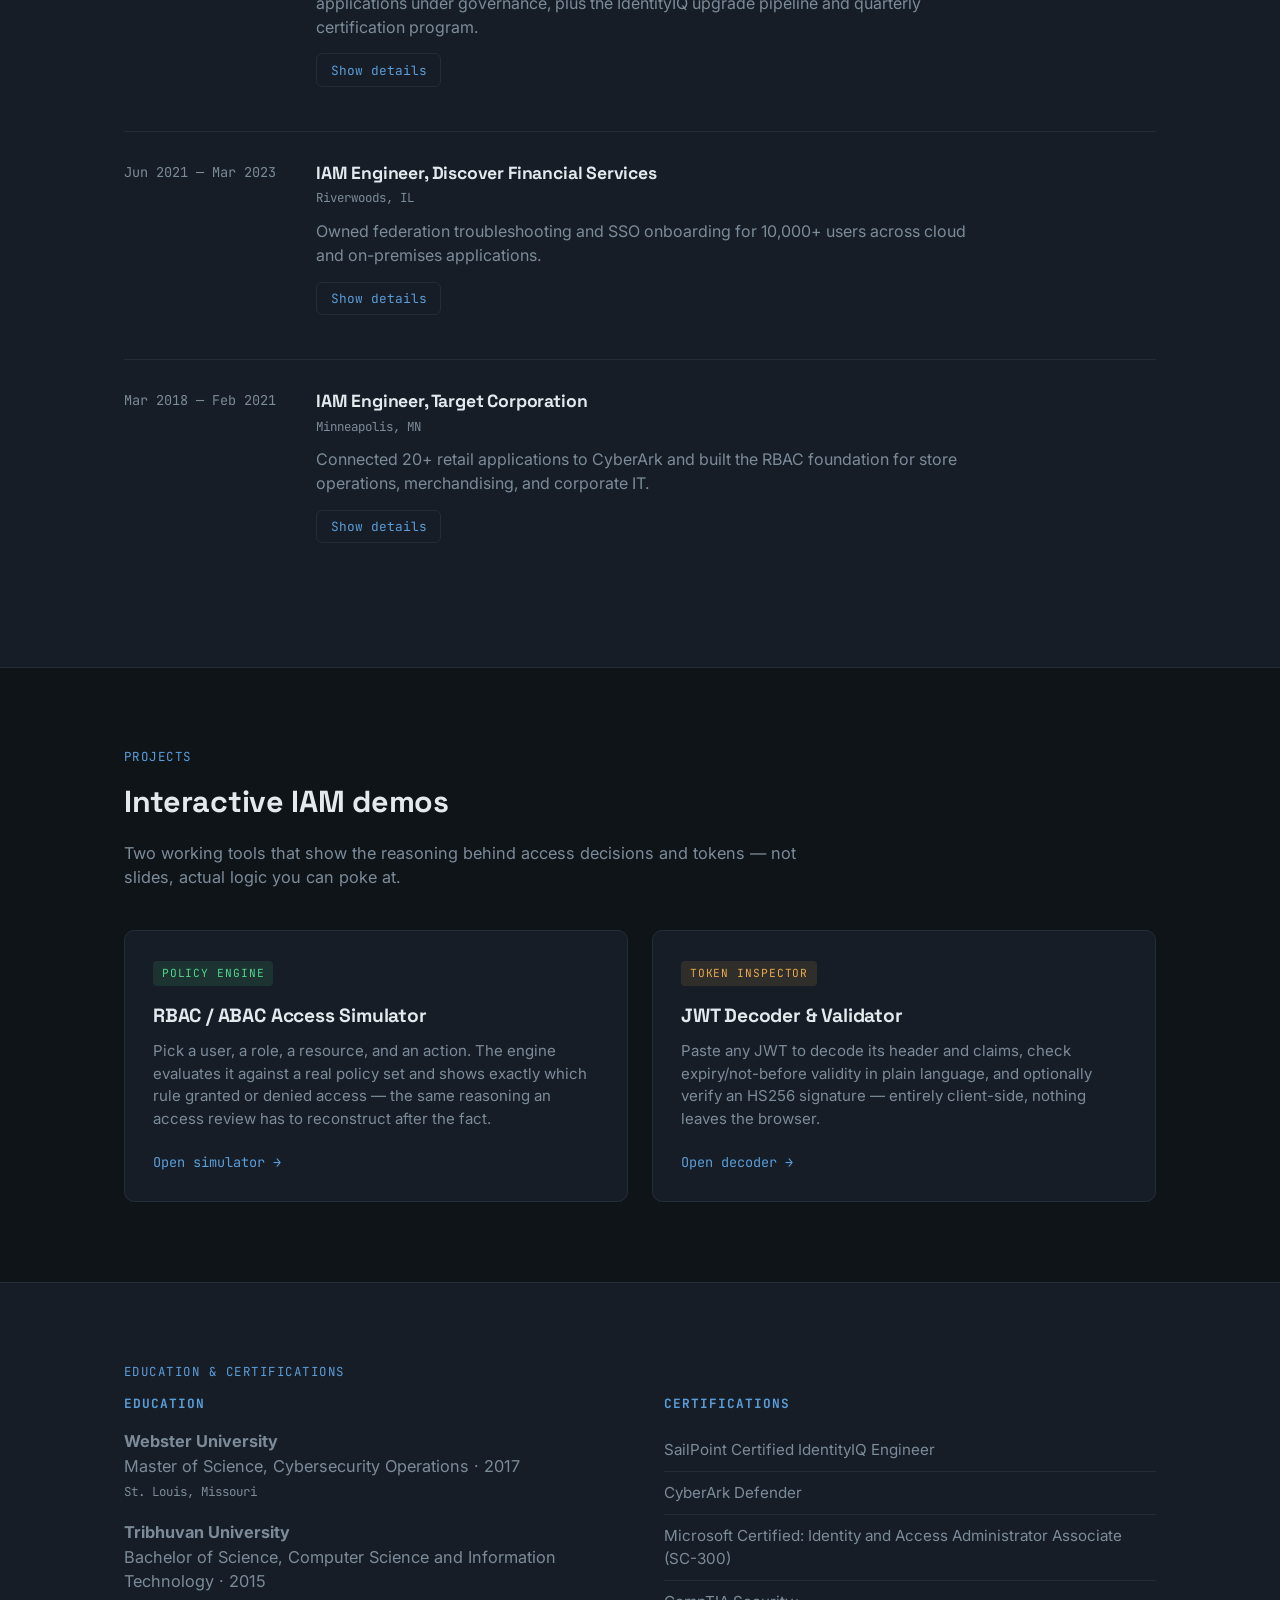
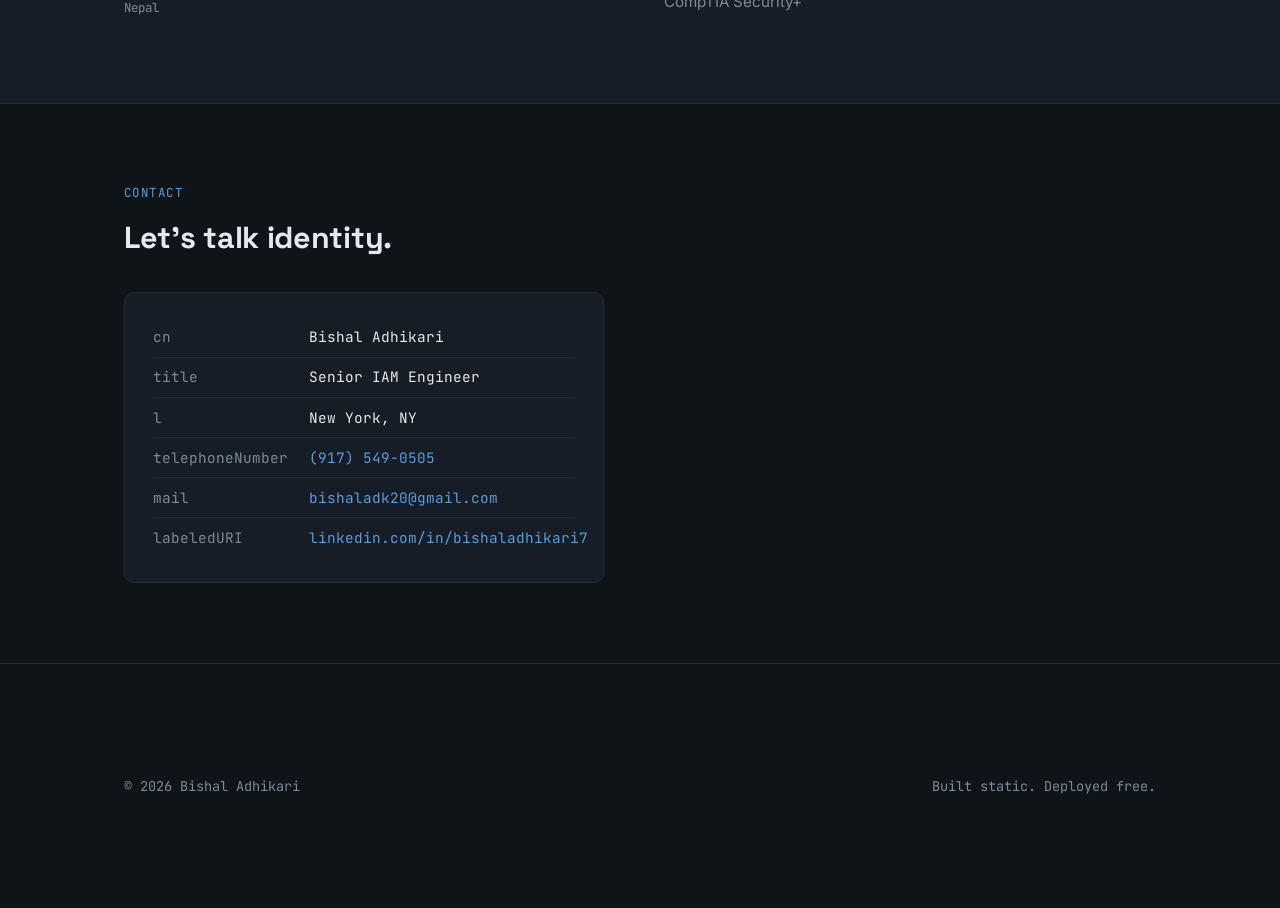
==== commit ab9a8830: "Add files via upload" ====
--- a/index.html
+++ b/index.html
@@ -4,7 +4,7 @@
 <meta charset="UTF-8">
 <meta name="viewport" content="width=device-width, initial-scale=1.0">
 <title>Bishal Adhikari — Senior IAM Engineer</title>
-<meta name="description" content="Senior IAM Engineer with 8+ years across healthcare, financial services, and retail. SailPoint, CyberArk, cloud identity.">
+<meta name="description" content="Senior IAM Engineer with 8+ years in identity governance across healthcare, financial services, and retail. SailPoint IdentityIQ, CyberArk PAM.">
 <link rel="preconnect" href="https://fonts.googleapis.com">
 <link rel="preconnect" href="https://fonts.gstatic.com" crossorigin>
 <link href="https://fonts.googleapis.com/css2?family=Space+Grotesk:wght@500;600;700&family=Inter:wght@400;500;600&family=JetBrains+Mono:wght@400;500&display=swap" rel="stylesheet">
@@ -23,27 +23,28 @@
       <a href="#projects">Projects</a>
       <a href="#contact">Contact</a>
     </div>
-    <a class="nav-cta" href="mailto:Bishaladk20@gmail.com">Contact</a>
+    <a class="nav-cta" href="mailto:bishaladk20@gmail.com">Contact</a>
   </div>
 </nav>
 
 <header id="top" class="hero">
   <div class="hero-inner">
     <div class="hero-copy">
-      <p class="eyebrow">Identity & Privileged Access Management</p>
+      <p class="eyebrow">Senior IAM Engineer · SailPoint IdentityIQ · Identity Governance</p>
       <h1>Identity is the<br>perimeter.</h1>
-      <p class="hero-sub">Senior IAM Engineer with 8+ years building identity governance and privileged access solutions across healthcare, financial services, and retail — SailPoint, CyberArk, and cloud identity at enterprise scale.</p>
+      <p class="hero-sub">Senior IAM Engineer with 8+ years in identity governance across healthcare, financial services, and retail — deep in SailPoint IdentityIQ, CyberArk PAM, and the federation layer (SAML, OAuth, OIDC) that everything else sits on.</p>
       <div class="hero-actions">
         <a href="#experience" class="btn btn-primary">View experience</a>
         <a href="resume.pdf" class="btn btn-ghost" download>Download résumé</a>
       </div>
       <div class="hero-contact">
-        <a href="tel:+19175490505">917&nbsp;549&nbsp;0505</a>
+        <span>New York, NY</span>
         <span class="sep">·</span>
-        <a href="mailto:Bishaladk20@gmail.com">Bishaladk20@gmail.com</a>
+        <a href="tel:+19175490505">(917) 549-0505</a>
         <span class="sep">·</span>
-        <!-- EDIT: replace # with your real LinkedIn profile URL -->
-        <a href="#" target="_blank" rel="noopener">LinkedIn</a>
+        <a href="mailto:bishaladk20@gmail.com">bishaladk20@gmail.com</a>
+        <span class="sep">·</span>
+        <a href="https://www.linkedin.com/in/bishaladhikari7/" target="_blank" rel="noopener">LinkedIn</a>
       </div>
     </div>
 
@@ -65,23 +66,23 @@
         <p class="eyebrow">About</p>
         <h2>I build the systems that decide who gets in.</h2>
         <p class="body-text">
-          Senior IAM Engineer with 8+ years of experience building identity governance and privileged access solutions across healthcare, financial services, and retail. Expertise in SailPoint IdentityIQ/IdentityNow, CyberArk PAM, and cloud identity platforms to automate joiner/mover/leaver workflows, enforce RBAC and segregation of duties, and uphold SOX and HIPAA compliance.
+          Senior IAM engineer with 8+ years in identity governance across healthcare, financial services, and retail. Most of that time has been inside SailPoint IdentityIQ: writing BeanShell and Java rules, building custom connectors, running version upgrades through CI/CD, and automating joiner, mover, and leaver processing from Workday into Active Directory.
         </p>
         <p class="body-text">
-          Proven track record of designing scalable IAM frameworks and optimizing provisioning and certification processes for organizations governing tens of thousands of identities across hundreds of integrated applications.
+          Also work across CyberArk PAM, the federation layer (SAML 2.0, OAuth 2.0, OIDC), and the access certification campaigns that feed periodic access reviews.
         </p>
         <div class="cert-row">
           <span class="cert-badge">SailPoint Certified IdentityIQ Engineer</span>
-          <span class="cert-badge">CyberArk Defender / Trustee</span>
+          <span class="cert-badge">CyberArk Defender</span>
           <span class="cert-badge">Microsoft SC-300</span>
           <span class="cert-badge">CompTIA Security+</span>
         </div>
       </div>
       <dl class="stat-grid" id="statGrid">
-        <div class="stat"><dt data-count="8" data-suffix="+">0</dt><dd>years in IAM engineering</dd></div>
-        <div class="stat"><dt data-count="25000" data-suffix="+">0</dt><dd>identities governed (single environment)</dd></div>
-        <div class="stat"><dt data-count="150" data-suffix="+">0</dt><dd>integrated applications</dd></div>
-        <div class="stat"><dt data-count="98" data-suffix="%">0</dt><dd>certification completion within SLA</dd></div>
+        <div class="stat"><dt data-count="8" data-suffix="+">0</dt><dd>years in identity governance</dd></div>
+        <div class="stat"><dt data-count="40" data-suffix="+">0</dt><dd>applications under IdentityIQ governance</dd></div>
+        <div class="stat"><dt data-count="30" data-suffix="+">0</dt><dd>custom IdentityIQ rules maintained</dd></div>
+        <div class="stat"><dt data-count="95" data-suffix="%">0</dt><dd>certification completion within SLA</dd></div>
       </dl>
     </div>
   </section>
@@ -91,12 +92,12 @@
       <p class="eyebrow">Impact</p>
       <h2>Measurable outcomes, not just responsibilities</h2>
       <div class="impact-grid">
-        <div class="impact-card"><span class="impact-num">50%</span><p>cut in manual provisioning effort by automating joiner/mover/leaver processes integrated with Workday and Active Directory</p></div>
-        <div class="impact-card"><span class="impact-num">40%</span><p>reduction in orphan and dormant account incidents</p></div>
-        <div class="impact-card"><span class="impact-num">35%</span><p>reduction in excessive entitlements via RBAC framework design and role mining</p></div>
-        <div class="impact-card"><span class="impact-num">60%</span><p>less manual credential handling after integrating CyberArk PAM with SailPoint IIQ via REST API</p></div>
-        <div class="impact-card"><span class="impact-num">28%</span><p>improvement in SailPoint job performance through JVM tuning and SQL optimization</p></div>
-        <div class="impact-card"><span class="impact-num">30%</span><p>reduction in access-removal lag across cloud and on-premises applications</p></div>
+        <div class="impact-card"><span class="impact-num">40+</span><p>applications brought under IdentityIQ governance via custom REST API, JDBC, Web Services, SAP, and Epic connectors</p></div>
+        <div class="impact-card"><span class="impact-num">6h→4h</span><p>nightly aggregation and identity refresh cycle, cut by tuning the JVM, rewriting slow SQL, and reworking task definitions</p></div>
+        <div class="impact-card"><span class="impact-num">95%+</span><p>quarterly certification completion within SLA across manager, application-owner, and role-based campaigns</p></div>
+        <div class="impact-card"><span class="impact-num">10,000+</span><p>users supported through SSO onboarding across SAML 2.0, OAuth 2.0, and OIDC at Discover Financial Services</p></div>
+        <div class="impact-card"><span class="impact-num">20+</span><p>retail applications onboarded to CyberArk with JIT elevation workflows routed through IdentityIQ at Target</p></div>
+        <div class="impact-card"><span class="impact-num">30+</span><p>custom BeanShell/Java rules maintained — correlation, provisioning, identity attribute, certification exclusion logic</p></div>
       </div>
     </div>
   </section>
@@ -108,41 +109,41 @@
       <div class="skill-groups">
 
         <div class="skill-group">
-          <h3>IAM Platforms</h3>
-          <div class="chips">
-            <span class="chip">SailPoint IdentityIQ (7.x/8.x)</span>
-            <span class="chip">SailPoint IdentityNow</span>
-            <span class="chip">Okta</span>
-            <span class="chip">ForgeRock</span>
-            <span class="chip">Ping Identity</span>
-            <span class="chip">Delinea</span>
-            <span class="chip">Azure PIM</span>
-          </div>
-        </div>
-
-        <div class="skill-group">
-          <h3>Privileged Access Management</h3>
+          <h3>SailPoint / Identity Governance</h3>
+          <div class="chips">
+            <span class="chip">IdentityIQ 7.x / 8.x (8.2–8.4)</span>
+            <span class="chip">Identity Security Cloud / IdentityNow</span>
+            <span class="chip">BeanShell & Java rule development</span>
+            <span class="chip">Custom connector development</span>
+            <span class="chip">JML lifecycle</span>
+            <span class="chip">RBAC & role mining</span>
+            <span class="chip">SoD policy</span>
+            <span class="chip">Access certification campaigns</span>
+            <span class="chip">Aggregation / refresh tuning</span>
+          </div>
+        </div>
+
+        <div class="skill-group">
+          <h3>Privileged Access</h3>
           <div class="chips">
             <span class="chip">CyberArk PAM</span>
-            <span class="chip">Privilege Cloud</span>
-            <span class="chip">Vault / PVWA</span>
-            <span class="chip">CPM / PSM / PSMP</span>
-            <span class="chip">AAM / Conjur</span>
-            <span class="chip">JIT Access</span>
-            <span class="chip">Dual Control</span>
-          </div>
-        </div>
-
-        <div class="skill-group">
-          <h3>Directories & Connectors</h3>
-          <div class="chips">
+            <span class="chip">IdentityIQ ↔ CyberArk integration</span>
+            <span class="chip">Just-in-time elevation</span>
+            <span class="chip">Privileged account onboarding</span>
+          </div>
+        </div>
+
+        <div class="skill-group">
+          <h3>Sources, Targets & Integrations</h3>
+          <div class="chips">
+            <span class="chip">Workday</span>
             <span class="chip">Active Directory</span>
-            <span class="chip">Azure AD (Entra ID)</span>
-            <span class="chip">LDAP / OpenLDAP</span>
-            <span class="chip">AWS IAM</span>
-            <span class="chip">Google Workspace</span>
-            <span class="chip">JDBC / Web Services</span>
-            <span class="chip">SAP · Epic · Workday</span>
+            <span class="chip">Microsoft Entra ID</span>
+            <span class="chip">ServiceNow</span>
+            <span class="chip">SAP · Epic</span>
+            <span class="chip">JDBC / REST API / Web Services</span>
+            <span class="chip">SCIM</span>
+            <span class="chip">AWS & Azure identity</span>
           </div>
         </div>
 
@@ -152,35 +153,29 @@
             <span class="chip">SAML 2.0</span>
             <span class="chip">OAuth 2.0</span>
             <span class="chip">OpenID Connect</span>
-            <span class="chip">SCIM</span>
-            <span class="chip">Kerberos</span>
-            <span class="chip">WS-Federation</span>
-            <span class="chip">TLS/SSL</span>
-          </div>
-        </div>
-
-        <div class="skill-group">
-          <h3>Programming & Scripting</h3>
+          </div>
+        </div>
+
+        <div class="skill-group">
+          <h3>Development & Platform</h3>
           <div class="chips">
             <span class="chip">Java</span>
             <span class="chip">BeanShell</span>
-            <span class="chip">Python</span>
             <span class="chip">PowerShell</span>
-            <span class="chip">JavaScript</span>
             <span class="chip">SQL</span>
-            <span class="chip">REST API / MS Graph API</span>
-          </div>
-        </div>
-
-        <div class="skill-group">
-          <h3>Cloud, DevOps & Compliance</h3>
-          <div class="chips">
-            <span class="chip">Azure · AWS · GCP</span>
-            <span class="chip">Docker / Kubernetes</span>
-            <span class="chip">Jenkins / Git / CI-CD</span>
-            <span class="chip">ServiceNow / JIRA / Splunk</span>
-            <span class="chip">SOX / HIPAA / PCI DSS</span>
-            <span class="chip">NIST CSF / ISO 27001</span>
+            <span class="chip">XML</span>
+            <span class="chip">Git / Jenkins</span>
+            <span class="chip">Apache Tomcat</span>
+            <span class="chip">JVM tuning</span>
+          </div>
+        </div>
+
+        <div class="skill-group">
+          <h3>Compliance Support</h3>
+          <div class="chips">
+            <span class="chip">SOX ITGC logical access controls</span>
+            <span class="chip">HIPAA</span>
+            <span class="chip">Access review evidence & reporting</span>
           </div>
         </div>
 
@@ -197,21 +192,20 @@
         <li class="timeline-item">
           <div class="timeline-when">Jun 2023 — Present</div>
           <div class="timeline-what">
-            <h3>Senior IAM Engineer, API Healthcare</h3>
-            <p class="timeline-loc">Hartford, WI</p>
-            <p class="timeline-summary">Led full lifecycle implementation of SailPoint IdentityIQ across 25,000+ identities and 150+ integrated applications in a large-scale healthcare environment.</p>
+            <h3>Senior IAM Engineer, symplr</h3>
+            <p class="timeline-loc">Hartford, WI (Remote)</p>
+            <p class="timeline-summary">Own 30+ custom IdentityIQ rules and connector development bringing 40+ applications under governance, plus the IdentityIQ upgrade pipeline and quarterly certification program.</p>
             <button class="expand-btn" data-target="exp1">Show details</button>
             <ul class="detail-list" id="exp1">
-              <li>Architected and automated joiner/mover/leaver processes integrated with Workday and Active Directory, cutting manual provisioning effort by 50% and reducing orphan/dormant account incidents by over 40%.</li>
-              <li>Designed enterprise-wide RBAC framework and conducted role mining initiatives using SailPoint analytics to eliminate toxic combinations and reduce excessive entitlements by 35%.</li>
-              <li>Engineered and optimized access certification campaigns (Manager, Application Owner, Role-Based) aligned to SOX ITGCs and HIPAA requirements, achieving a 98% certification completion rate within SLA.</li>
-              <li>Implemented SOD policies and risk scoring models aligned with NIST and ISO 27001, proactively detecting policy violations before audit cycles.</li>
-              <li>Developed custom SailPoint rules in BeanShell/Java (Correlation, Before/After Provisioning, Field Value, Identity Attribute, Certification Exclusion) enabling automated lifecycle processing.</li>
-              <li>Built and deployed custom connectors (REST API, JDBC, Delimited, Web Services, SAP, Epic) for onboarding critical systems into the SailPoint ecosystem.</li>
-              <li>Improved SailPoint job performance by 28% through JVM tuning, SQL query optimization, and task definition refinements on Apache Tomcat and WebLogic.</li>
-              <li>Integrated SailPoint with ServiceNow for automated access request fulfillment and audit-traceable ticket-based provisioning.</li>
-              <li>Led IIQ version upgrades and patch management across DEV/QA/UAT/PROD using Git, Jenkins, and CI/CD pipelines.</li>
-              <li>Integrated CyberArk PAM vault with SailPoint IIQ using REST API for automated privileged access management, reducing manual credential handling by 60%.</li>
+              <li>Write and maintain 30+ custom IdentityIQ rules in BeanShell and Java, covering correlation, before and after provisioning, field value, identity attribute, and certification exclusion logic.</li>
+              <li>Built custom connectors against REST API, JDBC, Web Services, and delimited file sources, plus SAP and Epic integrations, bringing 40+ applications under IdentityIQ governance.</li>
+              <li>Ran the IdentityIQ 8.2 to 8.4 upgrade across DEV, QA, UAT, and PROD, with releases moving through Git and Jenkins pipelines and rollback tested in lower environments before each production window.</li>
+              <li>Built Workday-driven joiner, mover, and termination workflows into IdentityIQ with downstream provisioning to Active Directory, taking manual steps out of onboarding and shortening the gap between an HR termination and account disable.</li>
+              <li>Cut the nightly aggregation and identity refresh cycle from roughly six hours to under four by tuning JVM settings, rewriting slow SQL, and reworking task definitions on Apache Tomcat.</li>
+              <li>Built the RBAC model and ran role mining in IdentityIQ to consolidate redundant entitlements, and wrote the SoD policies and risk scoring that flag conflicting access between certification cycles rather than during audit prep.</li>
+              <li>Configure quarterly manager, application-owner, and role-based certification campaigns. Completion has held above 95% within SLA, and campaign reports are used as evidence in periodic access reviews.</li>
+              <li>Integrated IdentityIQ with ServiceNow so access requests are raised, approved, and fulfilled through the ticket workflow, giving reviewers a request-to-provisioning trail.</li>
+              <li>Review rule code written by other engineers, mentor junior team members, and maintain the team's IdentityIQ development standards.</li>
             </ul>
           </div>
         </li>
@@ -221,18 +215,15 @@
           <div class="timeline-what">
             <h3>IAM Engineer, Discover Financial Services</h3>
             <p class="timeline-loc">Riverwoods, IL</p>
-            <p class="timeline-summary">Managed end-to-end identity provisioning and SSO federation for 10,000+ users across cloud and on-premises applications.</p>
+            <p class="timeline-summary">Owned federation troubleshooting and SSO onboarding for 10,000+ users across cloud and on-premises applications.</p>
             <button class="expand-btn" data-target="exp2">Show details</button>
             <ul class="detail-list" id="exp2">
-              <li>Managed end-to-end identity provisioning and deprovisioning workflows based on joiner/mover/leaver processes, reducing access removal lag by approximately 30%.</li>
-              <li>Onboarded SSO solutions and resolved federated access issues using SAML 2.0, OAuth 2.0, and OIDC, supporting seamless authentication for 10,000+ users.</li>
-              <li>Built and maintained SailPoint IdentityIQ connectors for third-party enterprise applications, enabling real-time identity synchronization.</li>
-              <li>Supported SailPoint IDN integration with AWS, Azure, and GCP cloud services, improving cloud identity governance visibility.</li>
-              <li>Coordinated access certification campaigns ensuring compliance with SOX ITGCs logical access control requirements; generated compliance evidence packets to accelerate audit response cycles.</li>
-              <li>Defined and enforced segregation of duties (SOD) policies with SailPoint IIQ and CyberArk PAM, detecting high-risk access combinations.</li>
-              <li>Troubleshot SAML assertion failures, OIDC token claim mismatches, and AD attribute synchronization issues, restoring authentication services and reducing incident-resolution time.</li>
-              <li>Implemented SCIM-based provisioning for cloud applications, reducing onboarding errors by 25%.</li>
-              <li>Automated identity lifecycle workflows using Python and PowerShell, cutting processing time by 20%.</li>
+              <li>Troubleshot federation failures across the estate — SAML assertion errors, OIDC token claim mismatches, and Active Directory attribute synchronization problems — working from IdentityIQ logs and PowerShell queries against AD to isolate the cause and restore authentication.</li>
+              <li>Onboarded SSO integrations for enterprise applications using SAML 2.0, OAuth 2.0, and OIDC, supporting authentication for 10,000+ users.</li>
+              <li>Ran provisioning and deprovisioning across cloud and on-premises applications on the joiner/mover/leaver model, with a focus on shortening the interval between an HR termination event and access removal.</li>
+              <li>Coordinated access certification campaigns and produced the campaign reports and evidence packages used in SOX access reviews.</li>
+              <li>Worked with the security team on SoD policy definition spanning IdentityIQ and CyberArk PAM to detect high-risk access combinations before they reached production.</li>
+              <li>Supported SailPoint cloud governance integration with AWS and Azure workloads, extending visibility past on-premises applications.</li>
             </ul>
           </div>
         </li>
@@ -242,16 +233,14 @@
           <div class="timeline-what">
             <h3>IAM Engineer, Target Corporation</h3>
             <p class="timeline-loc">Minneapolis, MN</p>
-            <p class="timeline-summary">Centralized identity governance for 25,000+ users across retail, supply chain, and corporate systems.</p>
+            <p class="timeline-summary">Connected 20+ retail applications to CyberArk and built the RBAC foundation for store operations, merchandising, and corporate IT.</p>
             <button class="expand-btn" data-target="exp3">Show details</button>
             <ul class="detail-list" id="exp3">
-              <li>Deployed and configured SailPoint IdentityIQ to centralize identity governance for 25,000+ users across retail, supply chain, and corporate systems.</li>
-              <li>Engineered HR-driven identity lifecycle automation and scalable RBAC role hierarchies for store operations, merchandising, and IT teams, reducing manual provisioning requests by approximately 35%.</li>
-              <li>Configured segregation-of-duty (SOD) rule policies that automatically flagged high-risk conflicts in financial and inventory management systems.</li>
-              <li>Onboarded privileged retail application accounts into CyberArk and implemented JIT access request workflows connecting SailPoint IIQ and CyberArk.</li>
-              <li>Administered quarterly and ad-hoc access review campaigns using SailPoint certification modules to maintain SOX compliance posture.</li>
-              <li>Integrated SailPoint IdentityNow with cloud SaaS applications via REST API and SCIM, improving hybrid identity governance.</li>
-              <li>Supported deployment of adaptive MFA mechanisms for remote workforce access during expanded hybrid work operations.</li>
+              <li>Integrated IdentityIQ with CyberArk to onboard privileged accounts for 20+ retail applications and route just-in-time elevation requests through IdentityIQ.</li>
+              <li>Configured SoD rule policies that flagged conflicting access in financial and inventory management systems, giving auditors violation detail ahead of remediation deadlines.</li>
+              <li>Built HR-driven lifecycle automation and RBAC role structures covering store operations, merchandising, and corporate IT.</li>
+              <li>Deployed and configured IdentityIQ for retail, supply chain, and corporate systems.</li>
+              <li>Connected SaaS applications through REST API and SCIM, and supported early IdentityNow adoption for visibility into cloud application access.</li>
             </ul>
           </div>
         </li>
@@ -292,14 +281,15 @@
       <div class="edu-cert-grid">
         <div>
           <h3 class="mini-head">Education</h3>
-          <p class="body-text" style="margin:0;"><strong>Webster University</strong><br>Master of Science, Cybersecurity Operations<br><span class="timeline-loc">St. Louis, Missouri</span></p>
+          <p class="body-text" style="margin:0 0 1.1rem;"><strong>Webster University</strong><br>Master of Science, Cybersecurity Operations · 2017<br><span class="timeline-loc">St. Louis, Missouri</span></p>
+          <p class="body-text" style="margin:0;"><strong>Tribhuvan University</strong><br>Bachelor of Science, Computer Science and Information Technology · 2015<br><span class="timeline-loc">Nepal</span></p>
         </div>
         <div>
           <h3 class="mini-head">Certifications</h3>
           <ul class="cert-list">
             <li>SailPoint Certified IdentityIQ Engineer</li>
-            <li>CyberArk Defender / Trustee</li>
-            <li>Microsoft SC-300: Identity & Access Administrator</li>
+            <li>CyberArk Defender</li>
+            <li>Microsoft Certified: Identity and Access Administrator Associate (SC-300)</li>
             <li>CompTIA Security+</li>
           </ul>
         </div>
@@ -314,10 +304,10 @@
       <div class="directory-card">
         <div class="directory-row"><span class="directory-key">cn</span><span class="directory-val">Bishal Adhikari</span></div>
         <div class="directory-row"><span class="directory-key">title</span><span class="directory-val">Senior IAM Engineer</span></div>
-        <div class="directory-row"><span class="directory-key">telephoneNumber</span><span class="directory-val"><a href="tel:+19175490505">917 549 0505</a></span></div>
-        <div class="directory-row"><span class="directory-key">mail</span><span class="directory-val"><a href="mailto:Bishaladk20@gmail.com">Bishaladk20@gmail.com</a></span></div>
-        <!-- EDIT: replace # with your real LinkedIn profile URL -->
-        <div class="directory-row"><span class="directory-key">labeledURI</span><span class="directory-val"><a href="#" target="_blank" rel="noopener">linkedin.com/in/your-profile</a></span></div>
+        <div class="directory-row"><span class="directory-key">l</span><span class="directory-val">New York, NY</span></div>
+        <div class="directory-row"><span class="directory-key">telephoneNumber</span><span class="directory-val"><a href="tel:+19175490505">(917) 549-0505</a></span></div>
+        <div class="directory-row"><span class="directory-key">mail</span><span class="directory-val"><a href="mailto:bishaladk20@gmail.com">bishaladk20@gmail.com</a></span></div>
+        <div class="directory-row"><span class="directory-key">labeledURI</span><span class="directory-val"><a href="https://www.linkedin.com/in/bishaladhikari7/" target="_blank" rel="noopener">linkedin.com/in/bishaladhikari7</a></span></div>
       </div>
     </div>
   </section>
